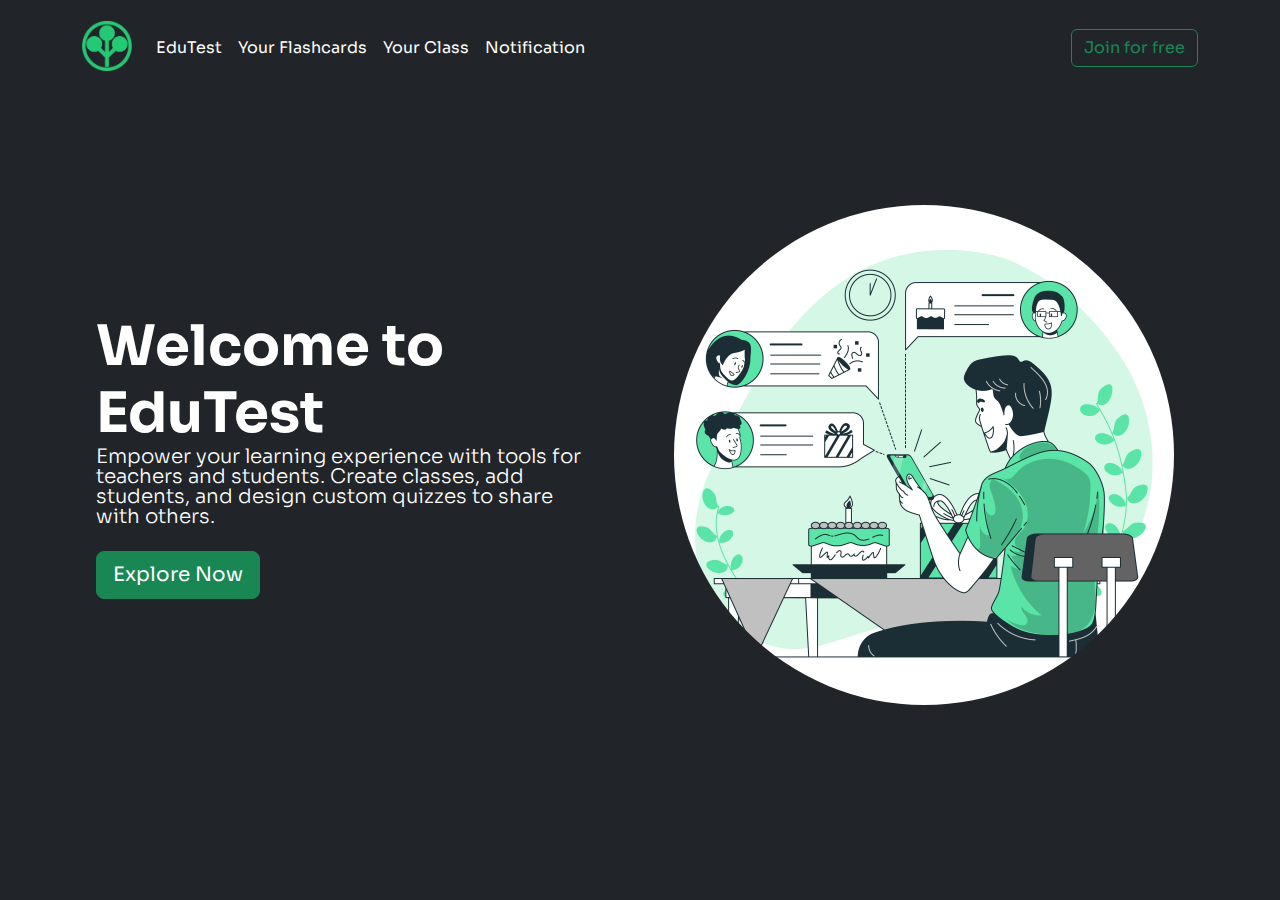
==== index.html @ da3509eb "complete homepage" ====
<!DOCTYPE html>
<html lang="en">
  <head>
    <meta charset="UTF-8" />
    <meta name="viewport" content="width=device-width, initial-scale=1.0" />
    <title>EduTest</title>
    <!-- EMBED fonts -->
    <link rel="preconnect" href="https://fonts.googleapis.com" />
    <link rel="preconnect" href="https://fonts.gstatic.com" crossorigin />
    <link
      rel="icon"
      type="image/png"
      href="./assests/images/Thumbnails-11.png"
    />
    <link
      href="https://cdn.jsdelivr.net/npm/bootstrap@5.3.3/dist/css/bootstrap.min.css"
      rel="stylesheet"
      integrity="sha384-QWTKZyjpPEjISv5WaRU9OFeRpok6YctnYmDr5pNlyT2bRjXh0JMhjY6hW+ALEwIH"
      crossorigin="anonymous"
    />
    <link
      href="https://fonts.googleapis.com/css2?family=Open+Sans:wght@300;400;500;600;700&family=Sora:wght@300;400;500;600;700;800&display=swap"
      rel="stylesheet"
    />
    <link rel="stylesheet" href="./assests/css/reset.css" />
    <link rel="stylesheet" href="./assests/css/style.css" />
    <link rel="stylesheet" href="./assests/css/responsive.css" />
  </head>
  <body class="bg-dark">
    <nav
      class="navbar navbar-expand-lg bg-dark navbar-dark py-3"
      data-bs-theme="dark"
    >
      <div class="container">
        <a class="navbar-brand" href="#">
          <img
            src="./assests/images/Thumbnails-11.png"
            alt="EduTest Logo"
            class="logo_img"
          />
        </a>
        <button
          class="navbar-toggler"
          type="button"
          data-bs-toggle="collapse"
          data-bs-target="#navbarNav"
          aria-controls="navbarNav"
          aria-expanded="false"
          aria-label="Toggle navigation"
        >
          <span class="navbar-toggler-icon"></span>
        </button>
        <div class="collapse navbar-collapse" id="navbarNav">
          <ul class="navbar-nav me-auto mb-2 mb-lg-0">
            <li class="nav-item">
              <a class="nav-link active" aria-current="page" href="#"
                >EduTest</a
              >
            </li>
            <li class="nav-item">
              <a class="nav-link active" aria-current="page" href="#"
                >Your Flashcards</a
              >
            </li>
            <li class="nav-item">
              <a class="nav-link active" aria-current="page" href="#"
                >Your Class</a
              >
            </li>
            <li class="nav-item">
              <a class="nav-link active" aria-current="page" href="#"
                >Notification</a
              >
            </li>
          </ul>
          <button class="btn btn-outline-success" type="submit">
            Join for free
          </button>
        </div>
      </div>
    </nav>

    <main class="bg-dark">
      <section
        class="hero d-flex align-items-center text-center bg-dark"
        style="height: 80vh"
      >
        <div class="container left text-start">
          <h1 class="display-4 fw-bold">Welcome to EduTest</h1>
          <p class="lead mb-4">
            Empower your learning experience with tools for teachers and
            students. Create classes, add students, and design custom quizzes to
            share with others.
          </p>
          <a href="#explore" class="btn btn-success btn-lg">Explore Now</a>
        </div>
        <div class="container right">
          <img src="./assests/images/hero.jpg" alt="hero image" />
        </div>
      </section>
    </main>

    <script
      src="https://cdn.jsdelivr.net/npm/bootstrap@5.3.3/dist/js/bootstrap.bundle.min.js"
      integrity="sha384-YvpcrYf0tY3lHB60NNkmXc5s9fDVZLESaAA55NDzOxhy9GkcIdslK1eN7N6jIeHz"
      crossorigin="anonymous"
    ></script>
  </body>
</html>
---- assests/css/style.css ----
/* ==================== common ==============================  */
* {
  box-sizing: border-box;
  padding: 0;
  margin: 0px;
}

body {
  font-family: "Sora", sans-serif;
  overflow: hidden;
}
/* ==================================================  */
.logo_img {
  width: 50px;
  height: 50px;
  object-fit: cover;
}
.container-fluid {
  display: flex;
  flex-direction: row;
}
/* .dropdown_custom: hover {
  
} */
main {
  width: 90%;
  margin: 0 auto;
}
.dropdown_container {
  display: none;
}
.container {
  color: white;
}
.left {
  width: 90%;
  margin: 10px 20px;
}
.container.right img {
  object-fit: cover;
  width: 500px;
  height: auto;
  border-radius: 100%;
}
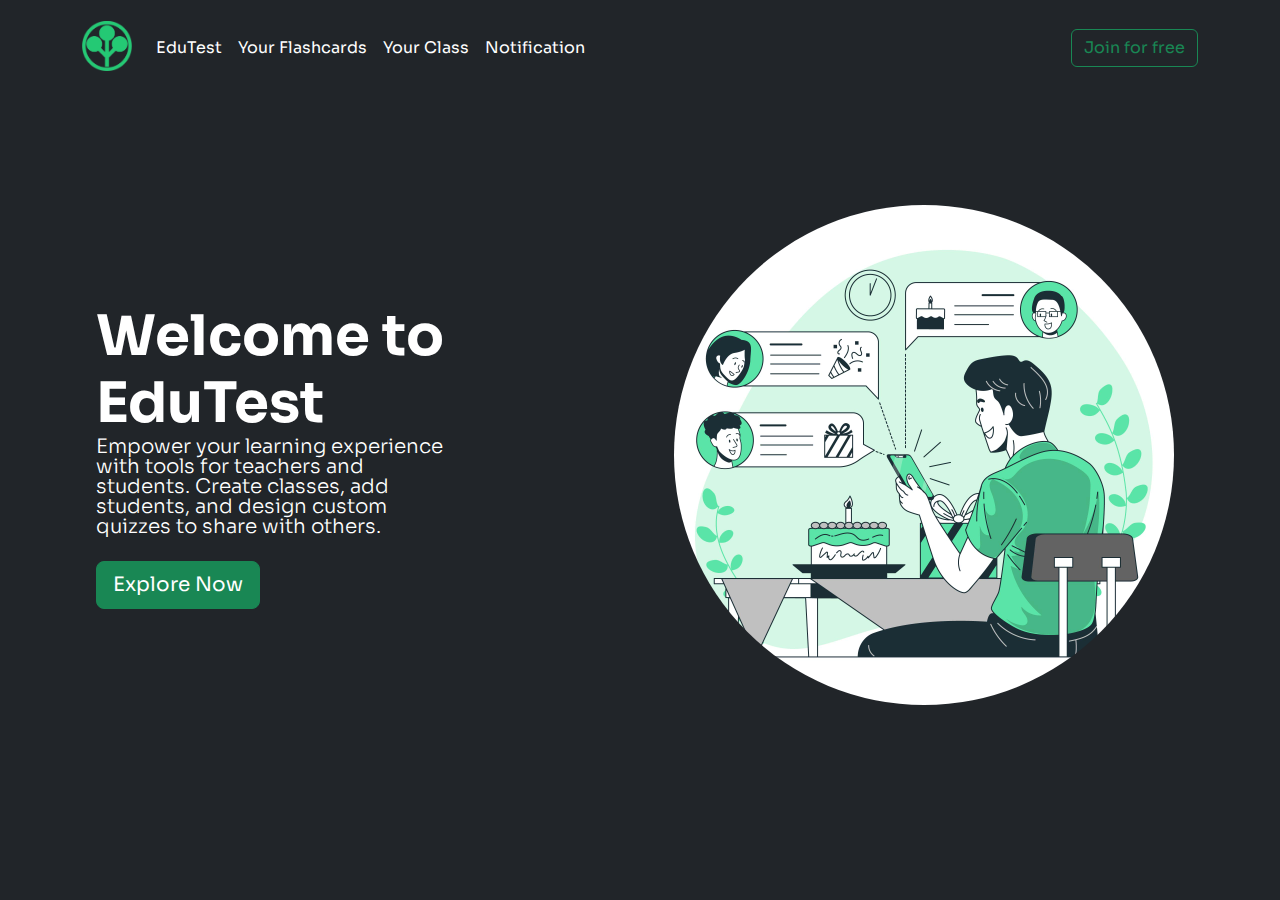
==== commit 633ac43e: "login register frontend complete" ====
--- a/index.html
+++ b/index.html
@@ -10,7 +10,7 @@
     <link
       rel="icon"
       type="image/png"
-      href="./assests/images/Thumbnails-11.png"
+      href="./assets/images/Thumbnails-11.png"
     />
     <link
       href="https://cdn.jsdelivr.net/npm/bootstrap@5.3.3/dist/css/bootstrap.min.css"
@@ -22,9 +22,9 @@
       href="https://fonts.googleapis.com/css2?family=Open+Sans:wght@300;400;500;600;700&family=Sora:wght@300;400;500;600;700;800&display=swap"
       rel="stylesheet"
     />
-    <link rel="stylesheet" href="./assests/css/reset.css" />
-    <link rel="stylesheet" href="./assests/css/style.css" />
-    <link rel="stylesheet" href="./assests/css/responsive.css" />
+    <link rel="stylesheet" href="./assets/css/reset.css" />
+    <link rel="stylesheet" href="./assets/css/style.css" />
+    <link rel="stylesheet" href="./assets/css/responsive.css" />
   </head>
   <body class="bg-dark">
     <nav
@@ -34,7 +34,7 @@
       <div class="container">
         <a class="navbar-brand" href="#">
           <img
-            src="./assests/images/Thumbnails-11.png"
+            src="./assets/images/Thumbnails-11.png"
             alt="EduTest Logo"
             class="logo_img"
           />
@@ -73,9 +73,13 @@
               >
             </li>
           </ul>
-          <button class="btn btn-outline-success" type="submit">
+          <a
+            href="./pages/login.html"
+            class="btn btn-outline-success"
+            id="join_for_free"
+          >
             Join for free
-          </button>
+          </a>
         </div>
       </div>
     </nav>
@@ -87,7 +91,7 @@
       >
         <div class="container left text-start">
           <h1 class="display-4 fw-bold">Welcome to EduTest</h1>
-          <p class="lead mb-4">
+          <p class="lead mb-4" style="max-width: 70%">
             Empower your learning experience with tools for teachers and
             students. Create classes, add students, and design custom quizzes to
             share with others.
@@ -95,11 +99,10 @@
           <a href="#explore" class="btn btn-success btn-lg">Explore Now</a>
         </div>
         <div class="container right">
-          <img src="./assests/images/hero.jpg" alt="hero image" />
+          <img src="./assets/images/hero.jpg" alt="hero image" />
         </div>
       </section>
     </main>
-
     <script
       src="https://cdn.jsdelivr.net/npm/bootstrap@5.3.3/dist/js/bootstrap.bundle.min.js"
       integrity="sha384-YvpcrYf0tY3lHB60NNkmXc5s9fDVZLESaAA55NDzOxhy9GkcIdslK1eN7N6jIeHz"
--- a/assets/css/style.css
+++ b/assets/css/style.css
@@ -0,0 +1,60 @@
+/* ==================== common ==============================  */
+* {
+  box-sizing: border-box;
+  padding: 0;
+  margin: 0px;
+}
+
+body {
+  font-family: "Sora", sans-serif;
+  overflow: hidden;
+}
+/* ==================================================  */
+.logo_img {
+  width: 50px;
+  height: 50px;
+  object-fit: cover;
+}
+.container-fluid {
+  display: flex;
+  flex-direction: row;
+}
+/* .dropdown_custom: hover {
+  
+} */
+main {
+  width: 90%;
+  margin: 0 auto;
+}
+.dropdown_container {
+  display: none;
+}
+.container {
+  color: white;
+}
+.left {
+  width: 90%;
+  margin: 10px 20px;
+}
+.container.right img {
+  object-fit: cover;
+  width: 500px;
+  height: auto;
+  border-radius: 100%;
+}
+.action {
+  display: flex;
+  justify-content: space-between;
+  align-items: center;
+}
+.action a {
+  text-decoration: none;
+  color: green;
+}
+
+.login {
+  display: block;
+}
+.register {
+  display: none;
+}
